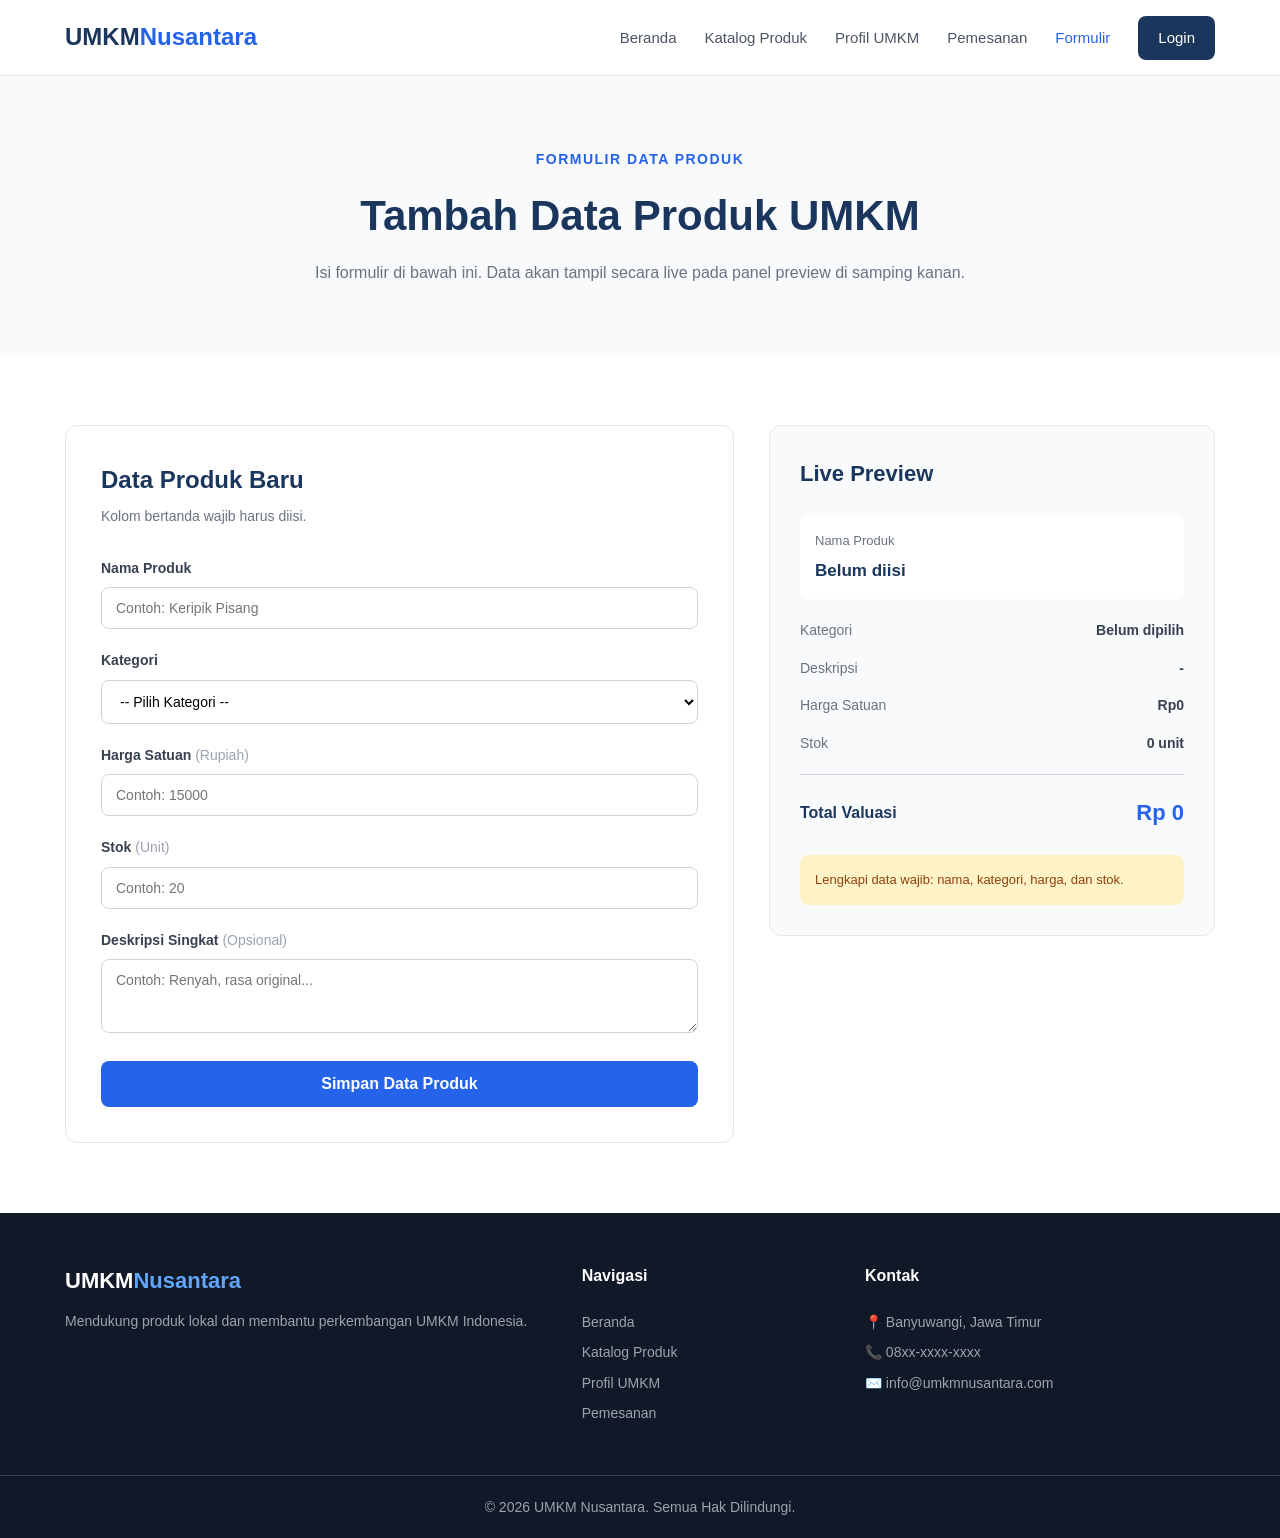
==== formula.html @ ee8b7a96 "frontend 4" ====
<!DOCTYPE html>
<html lang="id">

<head>
    <meta charset="UTF-8">
    <meta name="viewport" content="width=device-width, initial-scale=1.0">

    <title>Formulir Produk - UMKM Nusantara</title>

    <link rel="stylesheet" href="assets/css/style.css">
</head>

<body>

    <!-- ================= NAVBAR ================= -->

    <header class="navbar">

        <div class="container nav-container">

            <a href="index.html" class="logo">
                UMKM<span>Nusantara</span>
            </a>

            <nav class="nav-menu">

                <a href="index.html">
                    Beranda
                </a>

                <a href="katalog.html">
                    Katalog Produk
                </a>

                <a href="profil.html">
                    Profil UMKM
                </a>

                <a href="pemesanan.html">
                    Pemesanan
                </a>

                <a href="formula.html" class="active">
                    Formulir
                </a>

                <a href="login.html" class="login-btn">
                    Login
                </a>

            </nav>

            <button class="menu-toggle" id="menuToggle">
                ☰
            </button>

        </div>

    </header>


    <!-- ================= HEADER ================= -->

    <main>

        <section class="order-header">

            <div class="container">

                <p class="section-label">
                    FORMULIR DATA PRODUK
                </p>

                <h1>
                    Tambah Data Produk UMKM
                </h1>

                <p>
                    Isi formulir di bawah ini. Data akan
                    tampil secara live pada panel preview
                    di samping kanan.
                </p>

            </div>

        </section>


        <!-- ================= FORM SECTION ================= -->

        <section class="order-section">

            <div class="container order-container">


                <!-- ================= FORM INPUT ================= -->

                <div class="order-form-container">

                    <div class="form-title">

                        <h2>
                            Data Produk Baru
                        </h2>

                        <p>
                            Kolom bertanda wajib harus diisi.
                        </p>

                    </div>


                    <form id="productForm" novalidate>


                        <!-- FEEDBACK -->

                        <div
                            class="form-feedback"
                            id="formFeedback"
                            role="status"
                            aria-live="polite"
                        ></div>


                        <!-- NAMA PRODUK -->

                        <div class="form-group">

                            <label for="productName">
                                Nama Produk
                            </label>

                            <input
                                type="text"
                                id="productName"
                                name="productName"
                                placeholder="Contoh: Keripik Pisang"
                                required
                            >

                        </div>


                        <!-- KATEGORI -->

                        <div class="form-group">

                            <label for="category">
                                Kategori
                            </label>

                            <select
                                id="category"
                                name="category"
                                required
                            >

                                <option value="">
                                    -- Pilih Kategori --
                                </option>

                                <option value="Makanan">
                                    Makanan
                                </option>

                                <option value="Minuman">
                                    Minuman
                                </option>

                                <option value="Kerajinan">
                                    Kerajinan
                                </option>

                            </select>

                        </div>


                        <!-- HARGA -->

                        <div class="form-group">

                            <label for="price">
                                Harga Satuan
                                <span>(Rupiah)</span>
                            </label>

                            <input
                                type="number"
                                id="price"
                                name="price"
                                min="1"
                                placeholder="Contoh: 15000"
                                required
                            >

                        </div>


                        <!-- STOK -->

                        <div class="form-group">

                            <label for="stock">
                                Stok
                                <span>(Unit)</span>
                            </label>

                            <input
                                type="number"
                                id="stock"
                                name="stock"
                                min="1"
                                placeholder="Contoh: 20"
                                required
                            >

                        </div>


                        <!-- DESKRIPSI -->

                        <div class="form-group">

                            <label for="description">
                                Deskripsi Singkat
                                <span>(Opsional)</span>
                            </label>

                            <textarea
                                id="description"
                                name="description"
                                rows="3"
                                placeholder="Contoh: Renyah, rasa original..."
                            ></textarea>

                        </div>


                        <!-- BUTTON -->

                        <button
                            type="submit"
                            class="submit-order"
                        >
                            Simpan Data Produk
                        </button>


                    </form>

                </div>


                <!-- ================= LIVE PREVIEW ================= -->

                <div class="order-summary">

                    <div class="summary-title">

                        <h2>
                            Live Preview
                        </h2>

                    </div>


                    <div class="summary-product">

                        <span>
                            Nama Produk
                        </span>

                        <strong id="previewName">
                            -
                        </strong>

                    </div>


                    <div class="summary-row">

                        <span>
                            Kategori
                        </span>

                        <span id="previewCategory">
                            -
                        </span>

                    </div>


                    <div class="summary-row">

                        <span>
                            Deskripsi
                        </span>

                        <span id="previewDescription">
                            -
                        </span>

                    </div>


                    <div class="summary-row">

                        <span>
                            Harga Satuan
                        </span>

                        <span id="previewPrice">
                            Rp0
                        </span>

                    </div>


                    <div class="summary-row">

                        <span>
                            Stok
                        </span>

                        <span id="previewStock">
                            0 unit
                        </span>

                    </div>


                    <div class="summary-divider"></div>


                    <div class="summary-total">

                        <span>
                            Total Valuasi
                        </span>

                        <strong id="previewTotal">
                            Rp0
                        </strong>

                    </div>


                    <div class="summary-info incomplete" id="previewInfo">

                        <p id="previewStatus">
                            Lengkapi data wajib: nama,
                            kategori, harga, dan stok.
                        </p>

                    </div>

                </div>

            </div>

        </section>

    </main>


    <!-- ================= FOOTER ================= -->

    <footer class="footer">

        <div class="container footer-container">

            <div class="footer-brand">

                <h3>
                    UMKM<span>Nusantara</span>
                </h3>

                <p>
                    Mendukung produk lokal dan membantu
                    perkembangan UMKM Indonesia.
                </p>

            </div>


            <div class="footer-links">

                <h4>
                    Navigasi
                </h4>

                <a href="index.html">
                    Beranda
                </a>

                <a href="katalog.html">
                    Katalog Produk
                </a>

                <a href="profil.html">
                    Profil UMKM
                </a>

                <a href="pemesanan.html">
                    Pemesanan
                </a>

            </div>


            <div class="footer-contact">

                <h4>
                    Kontak
                </h4>

                <p>
                    📍 Banyuwangi, Jawa Timur
                </p>

                <p>
                    📞 08xx-xxxx-xxxx
                </p>

                <p>
                    ✉️ info@umkmnusantara.com
                </p>

            </div>

        </div>


        <div class="footer-bottom">

            <p>
                &copy; 2026 UMKM Nusantara.
                Semua Hak Dilindungi.
            </p>

        </div>

    </footer>


    <script src="assets/js/logic.js"></script>

</body>

</html>
---- assets/css/style.css ----
/* =========================
   RESET
========================= */

* {
    margin: 0;
    padding: 0;
    box-sizing: border-box;
}

html {
    scroll-behavior: smooth;
}

body {
    font-family: "Segoe UI", Arial, sans-serif;
    color: #1f2937;
    background-color: #ffffff;
    line-height: 1.6;
}

a {
    text-decoration: none;
    color: inherit;
}

.container {
    width: 90%;
    max-width: 1150px;
    margin: auto;
}


/* =========================
   NAVBAR
========================= */

.navbar {
    background-color: #ffffff;
    border-bottom: 1px solid #e5e7eb;
    position: sticky;
    top: 0;
    z-index: 1000;
}

.nav-container {
    min-height: 75px;
    display: flex;
    align-items: center;
    justify-content: space-between;
}

.logo {
    font-size: 24px;
    font-weight: 700;
    color: #1b365d;
}

.logo span {
    color: #2563eb;
}

.nav-menu {
    display: flex;
    align-items: center;
    gap: 28px;
}

.nav-menu a {
    font-size: 15px;
    font-weight: 500;
    color: #4b5563;
    transition: 0.3s;
}

.nav-menu a:hover,
.nav-menu a.active {
    color: #2563eb;
}

.login-btn {
    padding: 10px 20px;
    border-radius: 8px;
    background-color: #1b365d;
    color: white !important;
}

.login-btn:hover {
    background-color: #2563eb;
}

.menu-toggle {
    display: none;
    border: none;
    background: none;
    font-size: 28px;
    cursor: pointer;
}


/* =========================
   HERO
========================= */

.hero {
    background-color: #f8fafc;
    padding: 80px 0;
}

.hero-container {
    display: grid;
    grid-template-columns: 1fr 1fr;
    align-items: center;
    gap: 60px;
}

.hero-label,
.section-label {
    color: #2563eb;
    font-size: 14px;
    font-weight: 700;
    letter-spacing: 1px;
    margin-bottom: 12px;
}

.hero h1 {
    font-size: 48px;
    line-height: 1.15;
    color: #1b365d;
    margin-bottom: 20px;
}

.hero h1 span {
    color: #2563eb;
    display: block;
}

.hero-description {
    max-width: 560px;
    color: #6b7280;
    font-size: 17px;
    margin-bottom: 30px;
}

.hero-buttons {
    display: flex;
    gap: 15px;
}

.btn {
    display: inline-block;
    padding: 13px 24px;
    border-radius: 8px;
    font-weight: 600;
    transition: 0.3s;
}

.btn-primary {
    background-color: #2563eb;
    color: white;
}

.btn-primary:hover {
    background-color: #1d4ed8;
}

.btn-secondary {
    border: 1px solid #1b365d;
    color: #1b365d;
}

.btn-secondary:hover {
    background-color: #1b365d;
    color: white;
}


/* =========================
   HERO IMAGE
========================= */

.hero-image {
    display: flex;
    justify-content: center;
}

.image-placeholder {
    width: 100%;
    max-width: 500px;
    height: 350px;
    border-radius: 20px;
    background-color: #dbeafe;

    display: flex;
    align-items: center;
    justify-content: center;

    color: #2563eb;
    font-weight: 600;
}


/* =========================
   SECTION HEADER
========================= */

.section-header {
    text-align: center;
    max-width: 650px;
    margin: 0 auto 45px;
}

.section-header h2 {
    color: #1b365d;
    font-size: 32px;
    margin-bottom: 10px;
}

.section-header p {
    color: #6b7280;
}


/* =========================
   FEATURES
========================= */

.features {
    padding: 80px 0;
}

.feature-grid {
    display: grid;
    grid-template-columns: repeat(4, 1fr);
    gap: 20px;
}

.feature-card {
    padding: 30px 20px;
    text-align: center;
    border: 1px solid #e5e7eb;
    border-radius: 12px;
    transition: 0.3s;
}

.feature-card:hover {
    transform: translateY(-5px);
    box-shadow: 0 10px 25px rgba(0, 0, 0, 0.08);
}

.feature-icon {
    font-size: 35px;
    margin-bottom: 15px;
}

.feature-card h3 {
    color: #1b365d;
    margin-bottom: 10px;
}

.feature-card p {
    color: #6b7280;
    font-size: 14px;
}


/* =========================
   PRODUCTS
========================= */

.featured-products {
    padding: 80px 0;
    background-color: #f8fafc;
}

.product-grid {
    display: grid;
    grid-template-columns: repeat(3, 1fr);
    gap: 25px;
}

.product-card {
    background-color: white;
    border-radius: 12px;
    overflow: hidden;
    border: 1px solid #e5e7eb;
    transition: 0.3s;
}

.product-card:hover {
    transform: translateY(-5px);
    box-shadow: 0 10px 25px rgba(0, 0, 0, 0.08);
}

.product-image {
    height: 220px;
    background-color: #e5e7eb;

    display: flex;
    align-items: center;
    justify-content: center;

    color: #6b7280;
}

.product-info {
    padding: 20px;
}

.product-info h3 {
    color: #1b365d;
    margin-bottom: 8px;
}

.product-description {
    color: #6b7280;
    font-size: 14px;
    margin-bottom: 20px;
}

.product-bottom {
    display: flex;
    align-items: center;
    justify-content: space-between;
}

.price {
    font-size: 18px;
    font-weight: 700;
    color: #2563eb;
}

.order-btn {
    padding: 8px 15px;
    border-radius: 6px;
    background-color: #1b365d;
    color: white;
    font-size: 14px;
}

.order-btn:hover {
    background-color: #2563eb;
}

.view-all {
    text-align: center;
    margin-top: 40px;
}


/* =========================
   CTA
========================= */

.cta {
    padding: 60px 0;
    background-color: #1b365d;
    color: white;
}

.cta-container {
    display: flex;
    justify-content: space-between;
    align-items: center;
    gap: 30px;
}

.cta h2 {
    margin-bottom: 8px;
}

.cta p {
    color: #dbeafe;
}

.btn-light {
    background-color: white;
    color: #1b365d;
}

.btn-light:hover {
    background-color: #dbeafe;
}


/* =========================
   FOOTER
========================= */

.footer {
    background-color: #111827;
    color: white;
}

.footer-container {
    padding: 50px 0;
    display: grid;
    grid-template-columns: 2fr 1fr 1.5fr;
    gap: 50px;
}

.footer-brand h3 {
    font-size: 22px;
    margin-bottom: 12px;
}

.footer-brand h3 span {
    color: #60a5fa;
}

.footer p {
    color: #9ca3af;
    font-size: 14px;
}

.footer h4 {
    margin-bottom: 15px;
}

.footer-links {
    display: flex;
    flex-direction: column;
    gap: 8px;
}

.footer-links a {
    color: #9ca3af;
    font-size: 14px;
}

.footer-links a:hover {
    color: white;
}

.footer-contact {
    display: flex;
    flex-direction: column;
    gap: 8px;
}

.footer-bottom {
    border-top: 1px solid #374151;
    text-align: center;
    padding: 20px;
}


/* =========================
   RESPONSIVE
========================= */

@media (max-width: 900px) {

    .nav-menu {
        display: none;
        position: absolute;
        top: 75px;
        left: 0;
        width: 100%;
        background-color: white;
        flex-direction: column;
        padding: 25px;
        border-top: 1px solid #e5e7eb;
    }

    .nav-menu.active {
        display: flex;
    }

    .menu-toggle {
        display: block;
    }

    .hero-container {
        grid-template-columns: 1fr;
        text-align: center;
    }

    .hero-description {
        margin-left: auto;
        margin-right: auto;
    }

    .hero-buttons {
        justify-content: center;
    }

    .feature-grid {
        grid-template-columns: repeat(2, 1fr);
    }

    .product-grid {
        grid-template-columns: repeat(2, 1fr);
    }

    .cta-container {
        flex-direction: column;
        text-align: center;
    }

    .footer-container {
        grid-template-columns: 1fr 1fr;
    }
}


@media (max-width: 600px) {

    .hero {
        padding: 60px 0;
    }

    .hero h1 {
        font-size: 36px;
    }

    .feature-grid,
    .product-grid {
        grid-template-columns: 1fr;
    }

    .footer-container {
        grid-template-columns: 1fr;
    }

    .hero-buttons {
        flex-direction: column;
    }

    .btn {
        text-align: center;
    }
}

/* =========================
   CATALOG HEADER
========================= */

.catalog-header {
    background-color: #f8fafc;
    text-align: center;
    padding: 70px 0;
}

.catalog-header h1 {
    font-size: 42px;
    color: #1b365d;
    margin-bottom: 10px;
}

.catalog-header p:last-child {
    color: #6b7280;
}


/* =========================
   CATALOG SECTION
========================= */

.catalog-section {
    padding: 70px 0;
}


/* =========================
   SEARCH & FILTER
========================= */

.catalog-tools {
    display: flex;
    justify-content: space-between;
    gap: 20px;
    margin-bottom: 40px;
}

.search-box {
    display: flex;
    flex: 1;
    max-width: 600px;
}

.search-box input {
    width: 100%;
    padding: 13px 16px;
    border: 1px solid #d1d5db;
    border-radius: 8px 0 0 8px;
    outline: none;
    font-size: 14px;
}

.search-box input:focus {
    border-color: #2563eb;
}

.search-box button {
    padding: 0 22px;
    border: none;
    background-color: #2563eb;
    color: white;
    border-radius: 0 8px 8px 0;
    cursor: pointer;
}

.search-box button:hover {
    background-color: #1d4ed8;
}

.category-filter select {
    padding: 13px 35px 13px 15px;
    border: 1px solid #d1d5db;
    border-radius: 8px;
    background-color: white;
    font-size: 14px;
    cursor: pointer;
}


/* =========================
   CATALOG GRID
========================= */

.catalog-grid {
    display: grid;
    grid-template-columns: repeat(3, 1fr);
    gap: 25px;
}


/* =========================
   CATALOG CARD
========================= */

.catalog-card {
    background-color: white;
    border: 1px solid #e5e7eb;
    border-radius: 12px;
    overflow: hidden;
    transition: 0.3s;
}

.catalog-card:hover {
    transform: translateY(-5px);
    box-shadow: 0 10px 25px rgba(0, 0, 0, 0.08);
}


/* =========================
   PRODUCT IMAGE
========================= */

.catalog-image {
    height: 230px;
    background-color: #e5e7eb;

    display: flex;
    align-items: center;
    justify-content: center;

    color: #6b7280;
    font-weight: 500;
}


/* =========================
   PRODUCT INFO
========================= */

.catalog-info {
    padding: 22px;
}

.catalog-info .category,
.catalog-info .product-category {
    display: inline-block;
    padding: 5px 10px;
    border-radius: 20px;
    background-color: #dbeafe;
    color: #2563eb;
    font-size: 12px;
    font-weight: 600;
    margin-bottom: 10px;
}

.catalog-info h3 {
    color: #1b365d;
    font-size: 20px;
    margin-bottom: 8px;
}

.catalog-info p {
    color: #6b7280;
    font-size: 14px;
    min-height: 45px;
    margin-bottom: 20px;
}


/* =========================
   PRODUCT BOTTOM
========================= */

.catalog-bottom {
    display: flex;
    align-items: center;
    justify-content: space-between;
}

.catalog-bottom strong {
    color: #2563eb;
    font-size: 18px;
}

.btn-small {
    padding: 9px 17px;
    border-radius: 7px;
    background-color: #2563eb;
    color: white;
    font-size: 14px;
    font-weight: 600;
    transition: 0.3s;
}

.btn-small:hover {
    background-color: #1b365d;
}

.order-btn {
    padding: 9px 17px;
    border-radius: 7px;
    background-color: #1b365d;
    color: white;
    font-size: 14px;
    font-weight: 600;
    transition: 0.3s;
}

.order-btn:hover {
    background-color: #2563eb;
}


/* =========================
   NO PRODUCT
========================= */

.no-product {
    display: none;
    text-align: center;
    padding: 50px 20px;
}

.no-product h3 {
    color: #1b365d;
    margin-bottom: 8px;
}

.no-product p {
    color: #6b7280;
}


/* =========================
   RESPONSIVE CATALOG
========================= */

@media (max-width: 900px) {

    .catalog-grid {
        grid-template-columns: repeat(2, 1fr);
    }

    .catalog-tools {
        flex-direction: column;
    }

    .search-box {
        max-width: none;
    }
}


@media (max-width: 600px) {

    .catalog-header h1 {
        font-size: 32px;
    }

    .catalog-grid {
        grid-template-columns: 1fr;
    }

    .catalog-section {
        padding: 50px 0;
    }

    .catalog-image {
        height: 220px;
    }
}

/* =========================
   ORDER HEADER
========================= */

.order-header {
    background-color: #f8fafc;
    text-align: center;
    padding: 70px 0;
}

.order-header h1 {
    color: #1b365d;
    font-size: 42px;
    margin-bottom: 10px;
}

.order-header p:last-child {
    color: #6b7280;
}


/* =========================
   ORDER SECTION
========================= */

.order-section {
    padding: 70px 0;
}

.order-container {
    display: grid;
    grid-template-columns: 1.5fr 1fr;
    gap: 35px;
    align-items: start;
}


/* =========================
   FORM CONTAINER
========================= */

.order-form-container {
    background-color: white;
    border: 1px solid #e5e7eb;
    border-radius: 12px;
    padding: 35px;
}

.form-title {
    margin-bottom: 30px;
}

.form-title h2 {
    color: #1b365d;
    margin-bottom: 5px;
}

.form-title p {
    color: #6b7280;
    font-size: 14px;
}


/* =========================
   FORM
========================= */

.form-group {
    margin-bottom: 20px;
}

.form-group label {
    display: block;
    color: #374151;
    font-size: 14px;
    font-weight: 600;
    margin-bottom: 8px;
}

.form-group label span {
    color: #9ca3af;
    font-weight: 400;
}

.form-group input,
.form-group select,
.form-group textarea {
    width: 100%;
    padding: 12px 14px;
    border: 1px solid #d1d5db;
    border-radius: 8px;
    font-family: inherit;
    font-size: 14px;
    outline: none;
    background-color: white;
}

.form-group input:focus,
.form-group select:focus,
.form-group textarea:focus {
    border-color: #2563eb;
    box-shadow: 0 0 0 3px rgba(37, 99, 235, 0.1);
}

.form-group textarea {
    resize: vertical;
}


/* =========================
   SUBMIT BUTTON
========================= */

.submit-order {
    width: 100%;
    padding: 14px;
    border: none;
    border-radius: 8px;
    background-color: #2563eb;
    color: white;
    font-size: 16px;
    font-weight: 600;
    cursor: pointer;
    transition: 0.3s;
}

.submit-order:hover {
    background-color: #1d4ed8;
}


/* =========================
   ORDER SUMMARY
========================= */

.order-summary {
    background-color: #f8fafc;
    border: 1px solid #e5e7eb;
    border-radius: 12px;
    padding: 30px;
    position: sticky;
    top: 100px;
}

.summary-title {
    margin-bottom: 25px;
}

.summary-title h2 {
    color: #1b365d;
    font-size: 22px;
}


/* =========================
   SUMMARY PRODUCT
========================= */

.summary-product {
    background-color: white;
    border-radius: 8px;
    padding: 15px;
    margin-bottom: 20px;
}

.summary-product span {
    display: block;
    color: #6b7280;
    font-size: 13px;
    margin-bottom: 5px;
}

.summary-product strong {
    color: #1b365d;
    font-size: 17px;
}


/* =========================
   SUMMARY ROW
========================= */

.summary-row {
    display: flex;
    justify-content: space-between;
    margin-bottom: 15px;
    color: #6b7280;
    font-size: 14px;
}

.summary-row span:last-child {
    color: #374151;
    font-weight: 600;
}


/* =========================
   DIVIDER
========================= */

.summary-divider {
    height: 1px;
    background-color: #d1d5db;
    margin: 20px 0;
}


/* =========================
   TOTAL
========================= */

.summary-total {
    display: flex;
    justify-content: space-between;
    align-items: center;
}

.summary-total span {
    color: #1b365d;
    font-weight: 700;
}

.summary-total strong {
    color: #2563eb;
    font-size: 22px;
}


/* =========================
   INFO
========================= */

.summary-info {
    margin-top: 25px;
    padding: 15px;
    background-color: #dbeafe;
    border-radius: 8px;
}

.summary-info p {
    color: #1e40af;
    font-size: 13px;
    line-height: 1.5;
}


/* =========================
   RESPONSIVE
========================= */

@media (max-width: 900px) {

    .order-container {
        grid-template-columns: 1fr;
    }

    .order-summary {
        position: static;
    }

}


@media (max-width: 600px) {

    .order-header h1 {
        font-size: 32px;
    }

    .order-section {
        padding: 50px 0;
    }

    .order-form-container,
    .order-summary {
        padding: 25px 20px;
    }

}

/* =========================
   LOGIN SECTION
========================= */

.login-section {
    min-height: 700px;
    background-color: #f8fafc;
    padding: 80px 0;
    display: flex;
    align-items: center;
}

.login-container {
    width: 90%;
    max-width: 1050px;
    margin: auto;

    display: grid;
    grid-template-columns: 1fr 1fr;
    gap: 70px;

    align-items: center;
}


/* =========================
   LOGIN INFORMATION
========================= */

.login-info {
    padding: 20px;
}

.login-info h1 {
    color: #1b365d;
    font-size: 42px;
    line-height: 1.2;
    margin-bottom: 20px;
}

.login-info h1 span {
    display: block;
    color: #2563eb;
}

.login-info > p:not(.section-label) {
    color: #6b7280;
    max-width: 500px;
    margin-bottom: 30px;
}


/* =========================
   LOGIN BENEFITS
========================= */

.login-benefits {
    display: flex;
    flex-direction: column;
    gap: 15px;
}

.benefit-item {
    display: flex;
    align-items: center;
    gap: 12px;
}

.benefit-item span {
    width: 25px;
    height: 25px;

    display: flex;
    align-items: center;
    justify-content: center;

    background-color: #dbeafe;
    color: #2563eb;

    border-radius: 50%;
    font-weight: bold;
}

.benefit-item p {
    color: #4b5563;
    font-size: 14px;
}


/* =========================
   LOGIN CARD
========================= */

.login-card {
    background-color: white;

    border: 1px solid #e5e7eb;
    border-radius: 15px;

    padding: 40px;

    box-shadow:
        0 15px 35px rgba(0, 0, 0, 0.06);
}


/* =========================
   LOGIN TITLE
========================= */

.login-title {
    text-align: center;
    margin-bottom: 30px;
}

.login-title h2 {
    color: #1b365d;
    font-size: 28px;
    margin-bottom: 5px;
}

.login-title p {
    color: #6b7280;
    font-size: 14px;
}


/* =========================
   PASSWORD
========================= */

.password-wrapper {
    position: relative;
}

.password-wrapper input {
    padding-right: 50px;
}

.password-toggle {
    position: absolute;

    right: 10px;
    top: 50%;

    transform: translateY(-50%);

    border: none;
    background: none;

    cursor: pointer;

    font-size: 18px;
}


/* =========================
   LOGIN OPTIONS
========================= */

.login-options {
    display: flex;
    justify-content: space-between;
    align-items: center;

    margin-bottom: 25px;

    font-size: 13px;
}

.remember {
    display: flex;
    align-items: center;
    gap: 7px;

    color: #6b7280;

    cursor: pointer;
}

.remember input {
    cursor: pointer;
}

.login-options a {
    color: #2563eb;
}

.login-options a:hover {
    text-decoration: underline;
}


/* =========================
   LOGIN BUTTON
========================= */

.login-submit {
    width: 100%;

    padding: 14px;

    border: none;
    border-radius: 8px;

    background-color: #2563eb;
    color: white;

    font-size: 16px;
    font-weight: 600;

    cursor: pointer;

    transition: 0.3s;
}

.login-submit:hover {
    background-color: #1d4ed8;
}


/* =========================
   REGISTER
========================= */

.register {
    text-align: center;

    margin-top: 25px;
    padding-top: 25px;

    border-top: 1px solid #e5e7eb;
}

.register p {
    color: #6b7280;
    font-size: 14px;
}

.register a {
    color: #2563eb;
    font-weight: 600;
}

.register a:hover {
    text-decoration: underline;
}


/* =========================
   BACK HOME
========================= */

.back-home {
    text-align: center;
    margin-top: 20px;
}

.back-home a {
    color: #6b7280;
    font-size: 14px;
}

.back-home a:hover {
    color: #2563eb;
}


/* =========================
   LOGIN RESPONSIVE
========================= */

@media (max-width: 800px) {

    .login-container {
        grid-template-columns: 1fr;
        gap: 30px;
    }

    .login-info {
        text-align: center;
    }

    .login-info > p:not(.section-label) {
        margin-left: auto;
        margin-right: auto;
    }

    .login-benefits {
        align-items: center;
    }

}


@media (max-width: 500px) {

    .login-section {
        padding: 50px 0;
    }

    .login-info h1 {
        font-size: 34px;
    }

    .login-card {
        padding: 30px 20px;
    }

    .login-options {
        flex-direction: column;
        align-items: flex-start;
        gap: 12px;
    }

}

/* ========================================
PROFIL UMKM
======================================== */

.profile-header {
background: linear-gradient(
135deg,
#1B365D,
#2563EB
);
color: white;
padding: 80px 0;
text-align: center;
}

.profile-header .section-label {
color: white;
}

.profile-header h1 {
font-size: 42px;
margin: 15px 0;
}

.profile-header p {
max-width: 650px;
margin: 0 auto;
line-height: 1.8;
opacity: 0.9;
}

/* ========================================
ABOUT PROFILE
======================================== */

.profile-section {
padding: 80px 0;
background: #FFFFFF;
}

.profile-about {
display: grid;
grid-template-columns: 1fr 1fr;
gap: 60px;
align-items: center;
}

.profile-image-placeholder {
min-height: 400px;
background: #F8FAFC;
border: 2px dashed #CBD5E1;
border-radius: 20px;


display: flex;
flex-direction: column;
justify-content: center;
align-items: center;

color: #64748B;


}

.profile-image-placeholder span {
font-size: 80px;
margin-bottom: 15px;
}

.profile-image-placeholder p {
font-size: 18px;
}

.profile-content h2 {
font-size: 36px;
color: #1B365D;
margin: 15px 0 20px;
}

.profile-content p {
color: #64748B;
line-height: 1.8;
margin-bottom: 15px;
}

/* ========================================
VISI MISI
======================================== */

.vision-section {
padding: 80px 0;
background: #F8FAFC;
}

.section-heading {
text-align: center;
margin-bottom: 45px;
}

.section-label {
display: inline-block;
color: #2563EB;
font-size: 14px;
font-weight: 700;
letter-spacing: 1.5px;
}

.section-heading h2 {
color: #1B365D;
font-size: 36px;
margin: 12px 0;
}

.section-heading p {
color: #64748B;
}

.vision-grid {
display: grid;
grid-template-columns: repeat(2, 1fr);
gap: 30px;
}

.vision-card {
background: #FFFFFF;
padding: 40px;
border-radius: 18px;
box-shadow: 0 8px 25px rgba(0, 0, 0, 0.06);
}

.vision-icon {
width: 60px;
height: 60px;

display: flex;
justify-content: center;
align-items: center;

background: #EFF6FF;
border-radius: 15px;

font-size: 28px;
margin-bottom: 20px;


}

.vision-card h3 {
color: #1B365D;
font-size: 24px;
margin-bottom: 15px;
}

.vision-card p {
color: #64748B;
line-height: 1.8;
}

.vision-card ul {
padding-left: 20px;
color: #64748B;
line-height: 2;
}

/* ========================================
KEUNGGULAN
======================================== */

.advantages-section {
padding: 80px 0;
background: #FFFFFF;
}

.advantages-grid {
display: grid;
grid-template-columns: repeat(4, 1fr);
gap: 25px;
}

.advantage-card {
padding: 30px;
background: #F8FAFC;
border-radius: 18px;
text-align: center;
transition: 0.3s;
}

.advantage-card:hover {
transform: translateY(-6px);
box-shadow: 0 10px 25px rgba(0, 0, 0, 0.08);
}

.advantage-icon {
font-size: 40px;
margin-bottom: 15px;
}

.advantage-card h3 {
color: #1B365D;
font-size: 20px;
margin-bottom: 12px;
}

.advantage-card p {
color: #64748B;
line-height: 1.7;
font-size: 14px;
}

/* ========================================
CONTACT
======================================== */

.contact-section {
padding: 80px 0;
background: #F8FAFC;
}

.contact-grid {
display: grid;
grid-template-columns: repeat(4, 1fr);
gap: 20px;
}

.contact-card {
background: #FFFFFF;
padding: 30px 20px;
border-radius: 18px;
text-align: center;
box-shadow: 0 6px 20px rgba(0, 0, 0, 0.05);
}

.contact-icon {
font-size: 32px;
margin-bottom: 15px;
}

.contact-card h3 {
color: #1B365D;
margin-bottom: 12px;
}

.contact-card p {
color: #64748B;
line-height: 1.7;
font-size: 14px;
}

/* ========================================
RESPONSIVE PROFIL
======================================== */

@media (max-width: 900px) {


.profile-about {
    grid-template-columns: 1fr;
    gap: 40px;
}

.vision-grid {
    grid-template-columns: 1fr;
}

.advantages-grid {
    grid-template-columns: repeat(2, 1fr);
}

.contact-grid {
    grid-template-columns: repeat(2, 1fr);
}

.profile-header h1 {
    font-size: 34px;
}


}

@media (max-width: 600px) {


.profile-header {
    padding: 60px 20px;
}

.profile-header h1 {
    font-size: 30px;
}

.profile-section,
.vision-section,
.advantages-section,
.contact-section {
    padding: 60px 0;
}

.profile-content h2 {
    font-size: 28px;
}

.advantages-grid,
.contact-grid {
    grid-template-columns: 1fr;
}

.vision-card {
    padding: 30px 25px;
}
}

/* =========================
   FORM FEEDBACK
========================= */

.form-feedback {
    display: none;

    padding: 13px 15px;
    border-radius: 8px;

    font-size: 14px;
    line-height: 1.6;

    margin-bottom: 20px;
}

.form-feedback.show {
    display: block;
}

.form-feedback.success {
    background-color: #dcfce7;
    border: 1px solid #86efac;
    color: #166534;
}

.form-feedback.error {
    background-color: #fee2e2;
    border: 1px solid #fca5a5;
    color: #991b1b;
}

.form-group.is-invalid input,
.form-group.is-invalid select,
.form-group.is-invalid textarea {
    border-color: #ef4444;
    box-shadow: 0 0 0 3px rgba(239, 68, 68, 0.12);
}


/* =========================
   PREVIEW STATUS
========================= */

.summary-info.incomplete {
    background-color: #fef3c7;
}

.summary-info.incomplete p {
    color: #92400e;
}

.summary-info.complete {
    background-color: #dcfce7;
}

.summary-info.complete p {
    color: #166534;
}

 
/* =====================================
   FORM INPUT PRODUK UMKM
===================================== */

.product-form-section,
.added-products-section {
    padding: 60px 0;
    background: #F8FAFC;
}

.product-form-layout {
    display: grid;
    grid-template-columns: 1fr 1fr;
    gap: 30px;
    align-items: start;
}

.product-form,
.product-preview {
    padding: 30px;
    background: #FFFFFF;
    border-radius: 16px;
    box-shadow: 0 8px 25px rgba(0, 0, 0, 0.06);
}

.product-form .form-group {
    display: flex;
    flex-direction: column;
    gap: 8px;
    margin-bottom: 20px;
}

.product-form label {
    color: #1B365D;
    font-weight: 600;
}

.product-form input,
.product-form select {
    width: 100%;
    padding: 12px 14px;
    border: 1px solid #CBD5E1;
    border-radius: 8px;
    font: inherit;
    color: #2D3748;
    background: #FFFFFF;
}

.product-form input:focus,
.product-form select:focus {
    outline: 2px solid #2563EB;
    border-color: #2563EB;
}

.product-form button {
    width: 100%;
    border: none;
    cursor: pointer;
    font: inherit;
}

.product-feedback {
    margin-top: 15px;
    padding: 0;
    border-radius: 8px;
    font-size: 14px;
    line-height: 1.6;
}

.product-feedback.success,
.product-feedback.error {
    padding: 12px;
}

.product-feedback.success {
    color: #166534;
    background: #DCFCE7;
}

.product-feedback.error {
    color: #991B1B;
    background: #FEE2E2;
}

/* LIVE PREVIEW */

.product-preview h3 {
    color: #1B365D;
    font-size: 24px;
    margin: 12px 0 20px;
}

.preview-item {
    display: flex;
    justify-content: space-between;
    align-items: flex-start;
    gap: 15px;
    padding: 14px 0;
    border-bottom: 1px solid #E2E8F0;
}

.preview-item span {
    color: #64748B;
}

.preview-item strong {
    color: #1B365D;
    text-align: right;
    overflow-wrap: anywhere;
}

.preview-note {
    margin-top: 20px;
    color: #64748B;
    font-size: 13px;
    line-height: 1.6;
}

/* DAFTAR PRODUK BARU */

.added-products-section {
    background: #FFFFFF;
}

.added-products-section h2 {
    margin-bottom: 20px;
    color: #1B365D;
}

.added-products-list {
    display: grid;
    gap: 12px;
}

.added-product-item {
    padding: 18px;
    border: 1px solid #E2E8F0;
    border-radius: 10px;
    background: #F8FAFC;
}

.added-product-item h3 {
    color: #1B365D;
    margin-bottom: 8px;
}

.added-product-item p {
    color: #64748B;
    margin: 4px 0;
    line-height: 1.6;
}

@media (max-width: 768px) {
    .product-form-layout {
        grid-template-columns: 1fr;
    }

    .product-form,
    .product-preview {
        padding: 22px;
    }
}
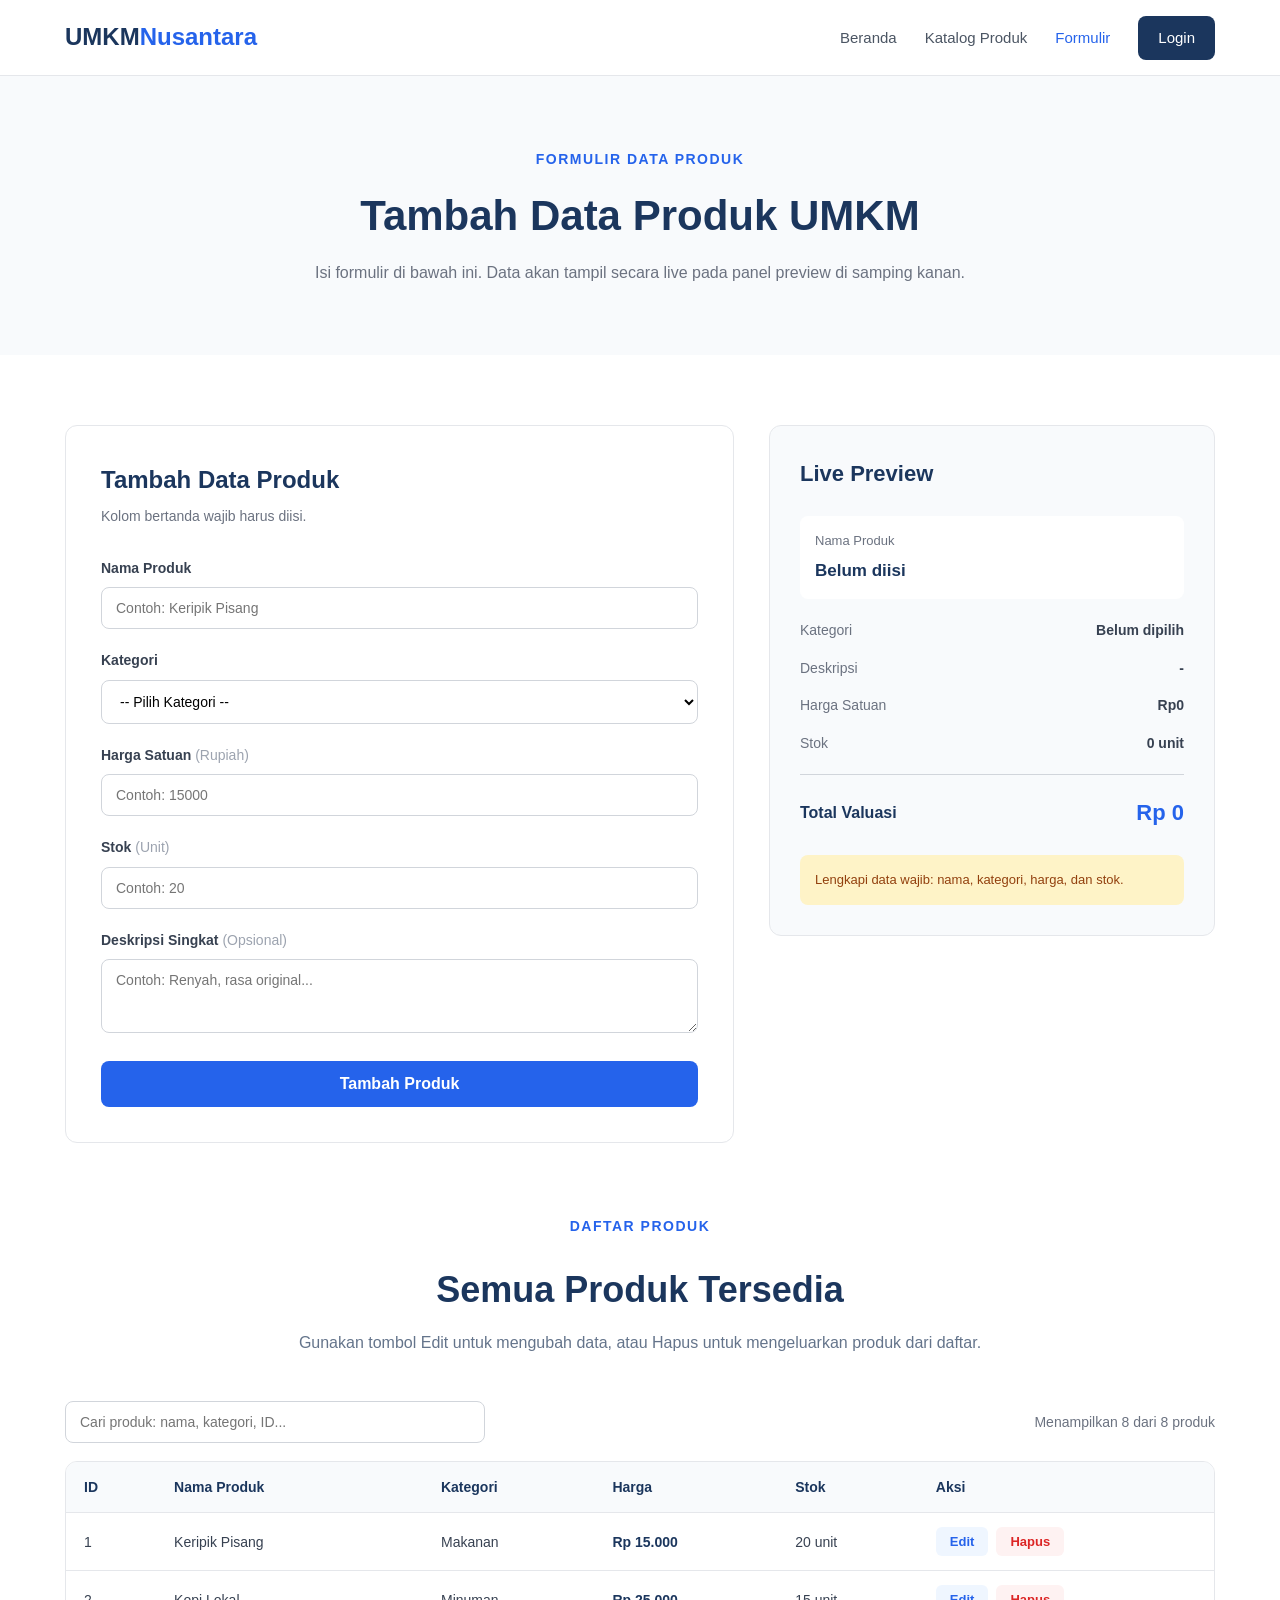
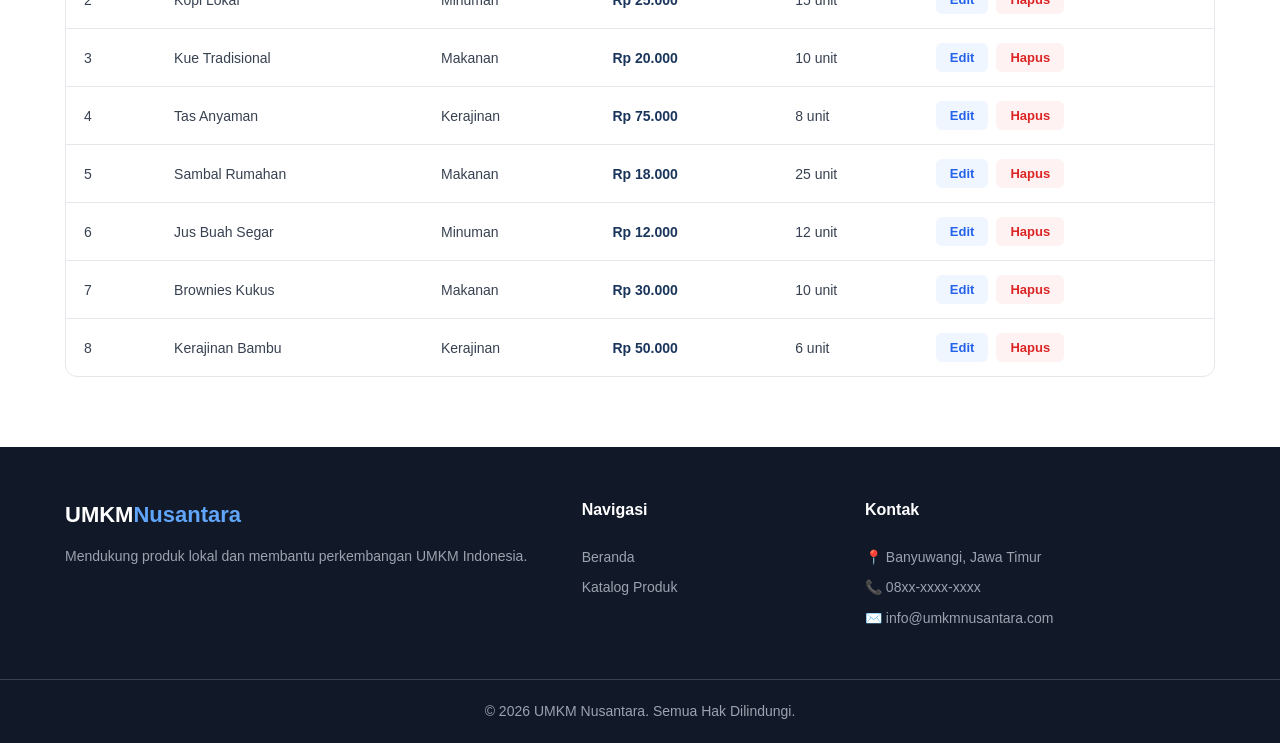
==== commit 79d0473f: "update untuk tugas ke 5" ====
--- a/formula.html
+++ b/formula.html
@@ -30,14 +30,6 @@
 
                 <a href="katalog.html">
                     Katalog Produk
-                </a>
-
-                <a href="profil.html">
-                    Profil UMKM
-                </a>
-
-                <a href="pemesanan.html">
-                    Pemesanan
                 </a>
 
                 <a href="formula.html" class="active">
@@ -99,8 +91,8 @@
 
                     <div class="form-title">
 
-                        <h2>
-                            Data Produk Baru
+                        <h2 id="formTitle">
+                            Tambah Data Produk
                         </h2>
 
                         <p>
@@ -238,14 +230,28 @@
                         </div>
 
 
-                        <!-- BUTTON -->
-
-                        <button
-                            type="submit"
-                            class="submit-order"
-                        >
-                            Simpan Data Produk
-                        </button>
+                        <!-- BUTTONS -->
+
+                        <div class="form-actions">
+
+                            <button
+                                type="submit"
+                                class="submit-order"
+                                id="submitProductBtn"
+                            >
+                                Tambah Produk
+                            </button>
+
+                            <button
+                                type="button"
+                                class="cancel-order"
+                                id="cancelEditBtn"
+                                hidden
+                            >
+                                Batal Edit
+                            </button>
+
+                        </div>
 
 
                     </form>
@@ -362,6 +368,78 @@
 
         </section>
 
+
+        <!-- ================= DAFTAR PRODUK (TABEL) ================= -->
+
+        <section class="product-table-section">
+
+            <div class="container">
+
+                <div class="section-heading">
+
+                    <span class="section-label">
+                        DAFTAR PRODUK
+                    </span>
+
+                    <h2>
+                        Semua Produk Tersedia
+                    </h2>
+
+                    <p>
+                        Gunakan tombol Edit untuk mengubah data,
+                        atau Hapus untuk mengeluarkan produk dari daftar.
+                    </p>
+
+                </div>
+
+
+                <!-- ================= PENCARIAN TABEL ================= -->
+
+                <div class="table-toolbar">
+
+                    <input
+                        type="text"
+                        id="tableSearch"
+                        class="table-search"
+                        placeholder="Cari produk: nama, kategori, ID..."
+                    >
+
+                    <p class="table-count" id="tableCount"></p>
+
+                </div>
+
+
+                <div class="product-table-wrap">
+
+                    <table class="product-table" id="productTable">
+
+                        <thead>
+                            <tr>
+                                <th>ID</th>
+                                <th>Nama Produk</th>
+                                <th>Kategori</th>
+                                <th>Harga</th>
+                                <th>Stok</th>
+                                <th>Aksi</th>
+                            </tr>
+                        </thead>
+
+                        <tbody id="productTableBody">
+                        </tbody>
+
+                    </table>
+
+                </div>
+
+
+                <p class="table-empty" id="tableEmpty" hidden>
+                    Belum ada produk. Tambahkan data melalui formulir di atas.
+                </p>
+
+            </div>
+
+        </section>
+
     </main>
 
 
@@ -397,14 +475,6 @@
 
                 <a href="katalog.html">
                     Katalog Produk
-                </a>
-
-                <a href="profil.html">
-                    Profil UMKM
-                </a>
-
-                <a href="pemesanan.html">
-                    Pemesanan
                 </a>
 
             </div>
--- a/assets/css/style.css
+++ b/assets/css/style.css
@@ -164,16 +164,6 @@
     background-color: #1d4ed8;
 }
 
-.btn-secondary {
-    border: 1px solid #1b365d;
-    color: #1b365d;
-}
-
-.btn-secondary:hover {
-    background-color: #1b365d;
-    color: white;
-}
-
 
 /* =========================
    HERO IMAGE
@@ -328,18 +318,6 @@
     font-size: 18px;
     font-weight: 700;
     color: #2563eb;
-}
-
-.order-btn {
-    padding: 8px 15px;
-    border-radius: 6px;
-    background-color: #1b365d;
-    color: white;
-    font-size: 14px;
-}
-
-.order-btn:hover {
-    background-color: #2563eb;
 }
 
 .view-all {
@@ -708,34 +686,6 @@
 .catalog-bottom strong {
     color: #2563eb;
     font-size: 18px;
-}
-
-.btn-small {
-    padding: 9px 17px;
-    border-radius: 7px;
-    background-color: #2563eb;
-    color: white;
-    font-size: 14px;
-    font-weight: 600;
-    transition: 0.3s;
-}
-
-.btn-small:hover {
-    background-color: #1b365d;
-}
-
-.order-btn {
-    padding: 9px 17px;
-    border-radius: 7px;
-    background-color: #1b365d;
-    color: white;
-    font-size: 14px;
-    font-weight: 600;
-    transition: 0.3s;
-}
-
-.order-btn:hover {
-    background-color: #2563eb;
 }
 
 
@@ -1395,98 +1345,8 @@
 
 }
 
-/* ========================================
-PROFIL UMKM
-======================================== */
-
-.profile-header {
-background: linear-gradient(
-135deg,
-#1B365D,
-#2563EB
-);
-color: white;
-padding: 80px 0;
-text-align: center;
-}
-
 .profile-header .section-label {
 color: white;
-}
-
-.profile-header h1 {
-font-size: 42px;
-margin: 15px 0;
-}
-
-.profile-header p {
-max-width: 650px;
-margin: 0 auto;
-line-height: 1.8;
-opacity: 0.9;
-}
-
-/* ========================================
-ABOUT PROFILE
-======================================== */
-
-.profile-section {
-padding: 80px 0;
-background: #FFFFFF;
-}
-
-.profile-about {
-display: grid;
-grid-template-columns: 1fr 1fr;
-gap: 60px;
-align-items: center;
-}
-
-.profile-image-placeholder {
-min-height: 400px;
-background: #F8FAFC;
-border: 2px dashed #CBD5E1;
-border-radius: 20px;
-
-
-display: flex;
-flex-direction: column;
-justify-content: center;
-align-items: center;
-
-color: #64748B;
-
-
-}
-
-.profile-image-placeholder span {
-font-size: 80px;
-margin-bottom: 15px;
-}
-
-.profile-image-placeholder p {
-font-size: 18px;
-}
-
-.profile-content h2 {
-font-size: 36px;
-color: #1B365D;
-margin: 15px 0 20px;
-}
-
-.profile-content p {
-color: #64748B;
-line-height: 1.8;
-margin-bottom: 15px;
-}
-
-/* ========================================
-VISI MISI
-======================================== */
-
-.vision-section {
-padding: 80px 0;
-background: #F8FAFC;
 }
 
 .section-heading {
@@ -1512,200 +1372,6 @@
 color: #64748B;
 }
 
-.vision-grid {
-display: grid;
-grid-template-columns: repeat(2, 1fr);
-gap: 30px;
-}
-
-.vision-card {
-background: #FFFFFF;
-padding: 40px;
-border-radius: 18px;
-box-shadow: 0 8px 25px rgba(0, 0, 0, 0.06);
-}
-
-.vision-icon {
-width: 60px;
-height: 60px;
-
-display: flex;
-justify-content: center;
-align-items: center;
-
-background: #EFF6FF;
-border-radius: 15px;
-
-font-size: 28px;
-margin-bottom: 20px;
-
-
-}
-
-.vision-card h3 {
-color: #1B365D;
-font-size: 24px;
-margin-bottom: 15px;
-}
-
-.vision-card p {
-color: #64748B;
-line-height: 1.8;
-}
-
-.vision-card ul {
-padding-left: 20px;
-color: #64748B;
-line-height: 2;
-}
-
-/* ========================================
-KEUNGGULAN
-======================================== */
-
-.advantages-section {
-padding: 80px 0;
-background: #FFFFFF;
-}
-
-.advantages-grid {
-display: grid;
-grid-template-columns: repeat(4, 1fr);
-gap: 25px;
-}
-
-.advantage-card {
-padding: 30px;
-background: #F8FAFC;
-border-radius: 18px;
-text-align: center;
-transition: 0.3s;
-}
-
-.advantage-card:hover {
-transform: translateY(-6px);
-box-shadow: 0 10px 25px rgba(0, 0, 0, 0.08);
-}
-
-.advantage-icon {
-font-size: 40px;
-margin-bottom: 15px;
-}
-
-.advantage-card h3 {
-color: #1B365D;
-font-size: 20px;
-margin-bottom: 12px;
-}
-
-.advantage-card p {
-color: #64748B;
-line-height: 1.7;
-font-size: 14px;
-}
-
-/* ========================================
-CONTACT
-======================================== */
-
-.contact-section {
-padding: 80px 0;
-background: #F8FAFC;
-}
-
-.contact-grid {
-display: grid;
-grid-template-columns: repeat(4, 1fr);
-gap: 20px;
-}
-
-.contact-card {
-background: #FFFFFF;
-padding: 30px 20px;
-border-radius: 18px;
-text-align: center;
-box-shadow: 0 6px 20px rgba(0, 0, 0, 0.05);
-}
-
-.contact-icon {
-font-size: 32px;
-margin-bottom: 15px;
-}
-
-.contact-card h3 {
-color: #1B365D;
-margin-bottom: 12px;
-}
-
-.contact-card p {
-color: #64748B;
-line-height: 1.7;
-font-size: 14px;
-}
-
-/* ========================================
-RESPONSIVE PROFIL
-======================================== */
-
-@media (max-width: 900px) {
-
-
-.profile-about {
-    grid-template-columns: 1fr;
-    gap: 40px;
-}
-
-.vision-grid {
-    grid-template-columns: 1fr;
-}
-
-.advantages-grid {
-    grid-template-columns: repeat(2, 1fr);
-}
-
-.contact-grid {
-    grid-template-columns: repeat(2, 1fr);
-}
-
-.profile-header h1 {
-    font-size: 34px;
-}
-
-
-}
-
-@media (max-width: 600px) {
-
-
-.profile-header {
-    padding: 60px 20px;
-}
-
-.profile-header h1 {
-    font-size: 30px;
-}
-
-.profile-section,
-.vision-section,
-.advantages-section,
-.contact-section {
-    padding: 60px 0;
-}
-
-.profile-content h2 {
-    font-size: 28px;
-}
-
-.advantages-grid,
-.contact-grid {
-    grid-template-columns: 1fr;
-}
-
-.vision-card {
-    padding: 30px 25px;
-}
-}
-
 /* =========================
    FORM FEEDBACK
 ========================= */
@@ -1766,32 +1432,6 @@
     color: #166534;
 }
 
- 
-/* =====================================
-   FORM INPUT PRODUK UMKM
-===================================== */
-
-.product-form-section,
-.added-products-section {
-    padding: 60px 0;
-    background: #F8FAFC;
-}
-
-.product-form-layout {
-    display: grid;
-    grid-template-columns: 1fr 1fr;
-    gap: 30px;
-    align-items: start;
-}
-
-.product-form,
-.product-preview {
-    padding: 30px;
-    background: #FFFFFF;
-    border-radius: 16px;
-    box-shadow: 0 8px 25px rgba(0, 0, 0, 0.06);
-}
-
 .product-form .form-group {
     display: flex;
     flex-direction: column;
@@ -1799,133 +1439,155 @@
     margin-bottom: 20px;
 }
 
-.product-form label {
-    color: #1B365D;
-    font-weight: 600;
-}
-
-.product-form input,
-.product-form select {
-    width: 100%;
-    padding: 12px 14px;
-    border: 1px solid #CBD5E1;
-    border-radius: 8px;
-    font: inherit;
-    color: #2D3748;
-    background: #FFFFFF;
-}
-
-.product-form input:focus,
-.product-form select:focus {
-    outline: 2px solid #2563EB;
-    border-color: #2563EB;
-}
-
-.product-form button {
-    width: 100%;
-    border: none;
-    cursor: pointer;
-    font: inherit;
-}
-
-.product-feedback {
-    margin-top: 15px;
-    padding: 0;
-    border-radius: 8px;
-    font-size: 14px;
-    line-height: 1.6;
-}
-
-.product-feedback.success,
-.product-feedback.error {
-    padding: 12px;
-}
-
-.product-feedback.success {
-    color: #166534;
-    background: #DCFCE7;
-}
-
-.product-feedback.error {
-    color: #991B1B;
-    background: #FEE2E2;
-}
-
-/* LIVE PREVIEW */
-
-.product-preview h3 {
-    color: #1B365D;
-    font-size: 24px;
-    margin: 12px 0 20px;
-}
-
-.preview-item {
-    display: flex;
-    justify-content: space-between;
-    align-items: flex-start;
-    gap: 15px;
-    padding: 14px 0;
-    border-bottom: 1px solid #E2E8F0;
-}
-
-.preview-item span {
-    color: #64748B;
-}
-
-.preview-item strong {
-    color: #1B365D;
-    text-align: right;
-    overflow-wrap: anywhere;
-}
-
-.preview-note {
-    margin-top: 20px;
-    color: #64748B;
-    font-size: 13px;
-    line-height: 1.6;
-}
-
-/* DAFTAR PRODUK BARU */
-
-.added-products-section {
-    background: #FFFFFF;
-}
-
-.added-products-section h2 {
-    margin-bottom: 20px;
-    color: #1B365D;
-}
-
-.added-products-list {
+
+/* =========================
+   FORM ACTIONS (TAMBAH / EDIT)
+========================= */
+
+.form-actions {
     display: grid;
     gap: 12px;
 }
 
-.added-product-item {
-    padding: 18px;
-    border: 1px solid #E2E8F0;
-    border-radius: 10px;
-    background: #F8FAFC;
-}
-
-.added-product-item h3 {
+.cancel-order {
+    width: 100%;
+    padding: 14px;
+    border: 1px solid #D1D5DB;
+    border-radius: 8px;
+    background-color: #FFFFFF;
+    color: #374151;
+    font-size: 16px;
+    font-weight: 600;
+    cursor: pointer;
+    transition: 0.3s;
+}
+
+.cancel-order:hover {
+    background-color: #F3F4F6;
+}
+
+
+/* =========================
+   TABEL DAFTAR PRODUK
+========================= */
+
+.product-table-section {
+    padding: 0 0 70px;
+}
+
+.table-toolbar {
+    display: flex;
+    justify-content: space-between;
+    align-items: center;
+    flex-wrap: wrap;
+    gap: 12px;
+    margin-bottom: 18px;
+}
+
+.table-search {
+    flex: 1;
+    min-width: 240px;
+    max-width: 420px;
+    padding: 12px 14px;
+    border: 1px solid #D1D5DB;
+    border-radius: 8px;
+    font-family: inherit;
+    font-size: 14px;
+    outline: none;
+    background-color: #FFFFFF;
+}
+
+.table-search:focus {
+    border-color: #2563EB;
+    box-shadow: 0 0 0 3px rgba(37, 99, 235, 0.1);
+}
+
+.table-count {
+    color: #6B7280;
+    font-size: 14px;
+}
+
+.product-table-wrap {
+    overflow-x: auto;
+    background-color: #FFFFFF;
+    border: 1px solid #E5E7EB;
+    border-radius: 12px;
+}
+
+.product-table {
+    width: 100%;
+    min-width: 660px;
+    border-collapse: collapse;
+}
+
+.product-table th,
+.product-table td {
+    padding: 14px 18px;
+    text-align: left;
+    font-size: 14px;
+    border-bottom: 1px solid #E5E7EB;
+    color: #374151;
+}
+
+.product-table thead th {
+    background-color: #F8FAFC;
     color: #1B365D;
-    margin-bottom: 8px;
-}
-
-.added-product-item p {
-    color: #64748B;
-    margin: 4px 0;
-    line-height: 1.6;
-}
-
-@media (max-width: 768px) {
-    .product-form-layout {
-        grid-template-columns: 1fr;
-    }
-
-    .product-form,
-    .product-preview {
-        padding: 22px;
-    }
-}
+    font-weight: 700;
+    white-space: nowrap;
+}
+
+.product-table tbody tr:last-child td {
+    border-bottom: none;
+}
+
+.product-table tbody tr:hover {
+    background-color: #F8FAFC;
+}
+
+.product-table .price-cell {
+    white-space: nowrap;
+    font-weight: 600;
+    color: #1B365D;
+}
+
+.table-actions {
+    display: flex;
+    gap: 8px;
+}
+
+.table-btn {
+    padding: 7px 14px;
+    border: none;
+    border-radius: 6px;
+    font-family: inherit;
+    font-size: 13px;
+    font-weight: 600;
+    cursor: pointer;
+    transition: 0.3s;
+}
+
+.table-btn-edit {
+    background-color: #EFF6FF;
+    color: #2563EB;
+}
+
+.table-btn-edit:hover {
+    background-color: #2563EB;
+    color: #FFFFFF;
+}
+
+.table-btn-delete {
+    background-color: #FEF2F2;
+    color: #DC2626;
+}
+
+.table-btn-delete:hover {
+    background-color: #DC2626;
+    color: #FFFFFF;
+}
+
+.table-empty {
+    text-align: center;
+    color: #6B7280;
+    padding-top: 25px;
+}
